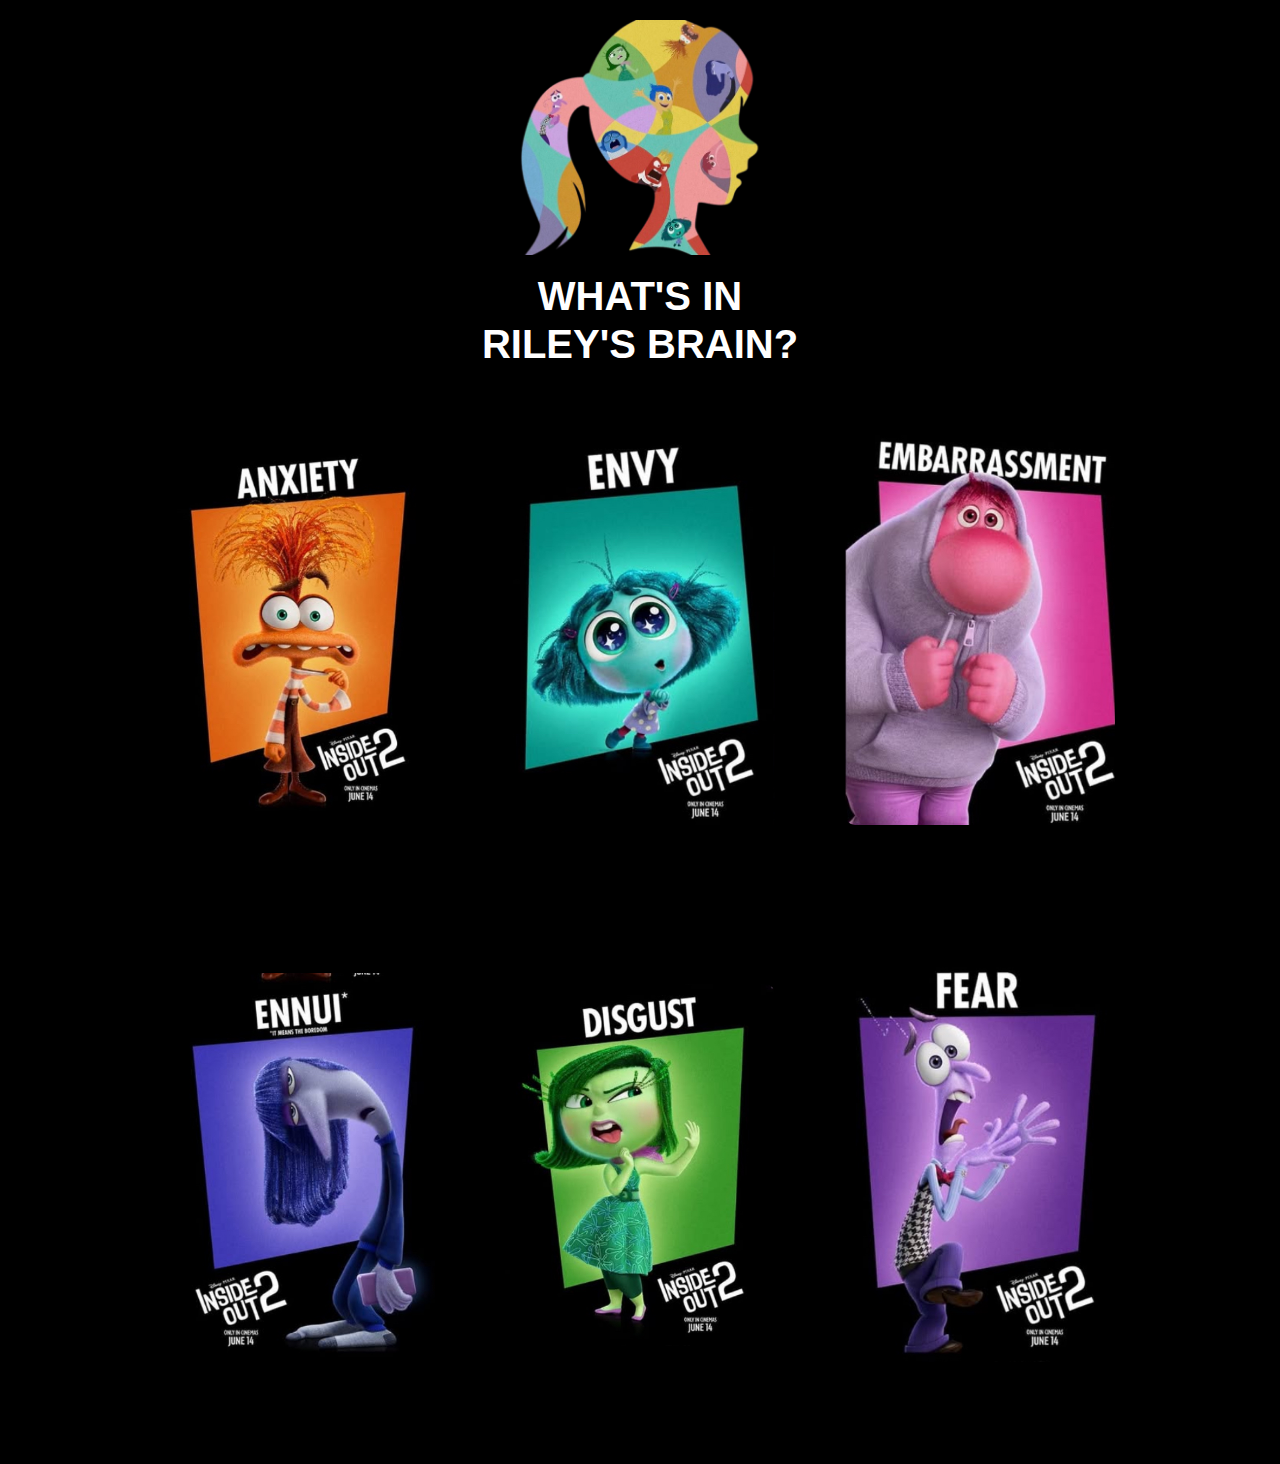
==== second.html @ bd24407b "Add files via upload" ====
<!DOCTYPE html>
<html lang="en">
<head>
  <meta charset="UTF-8">
  <meta name="viewport" content="width=device-width, initial-scale=1.0">
  <title>Inside Out Emotions</title>
  <link rel="stylesheet" href="second.css">
</head>
<body>
  <!-- 頭部區塊 -->
  <header class="header">
    <div class="brain-image">
      <img src="images/IMG_3696-removebg-preview.png" alt="Riley's Brain" />
    </div>
    <h1>WHAT'S IN<br> RILEY'S BRAIN?</h1>
  </header>

<section>
    <section class="emotion">
    <!-- Anxiety 卡片 -->
    <div class="image-card">
      <img src="images/IMG_7402.jpg" alt="Anxiety">
    </div>
   
    <!-- Envy 卡片 -->
    <div class="image-card">
      <img src="images/IMG_7403.jpg" alt="Envy">
    </div>
  
    <!-- Embarrassment 卡片 -->
    <div class="image-card">
      <img src="images/IMG_7404.jpg" alt="Embarrassment">
    </div>
    </section>
<section class="emotion">
    <!-- Ennui 卡片 -->
    <div class="image-card">
      <img src="images/IMG_7405.jpg" alt="Ennui">
    </div>

    <!-- Disgust 卡片 -->
    <div class="image-card">
      <img src="images/IMG_7406.jpg" alt="Disgust">
    </div>
 
    <!-- Fear 卡片 -->
    <div class="image-card">
      <img src="images/IMG_7407.jpg" alt="Fear">
    </div>
</section>
  </main>
</body>
</html>
---- second.css ----
/* 全域設置 */
* {
    margin: 0;
    padding: 0;
    box-sizing: border-box;
    font-family: Arial, sans-serif;
  }
  
  body {
    background-color: #000;
    color: white;
    text-align: center;
    line-height: 1.5;
  }
  
  /* 頭部區塊 */
  .header {
    display: flex;
    flex-direction: column;
    align-items: center;
    padding: 20px;
  }
  
  .brain-image img {
    width: 250px; /* 大腦圖片大小 */
    height: auto;
    margin-bottom: 10px;
  }
  
  .header h1 {
    font-size: 2.5rem;
    line-height: 1.2;
    text-transform: uppercase;
  }
  
  /* 全域設置 */
*
  
  
  .emotion {
    display:flex;
    background-color:black;
    justify-content:space-between;
    align-items:center;
    padding:20px 150px 80px;
  }
  
  .image-card {
    background-color:black;
    border-radius: 10px;
    box-shadow: 0 4px 6px rgba(0, 0, 0, 0.5);
    padding: 15px;
    width: 300px;
    transition: transform 0.3s ease-in-out;
  }
  
  .image-card img {
    width: 100%; /* 圖片填滿卡片 */
    border-radius: 10px;
  }
  
  
  
  /* 懸停效果 */
  .image-card:hover {
    transform: scale(1.1); /* 放大效果 */
    cursor: pointer;
  }
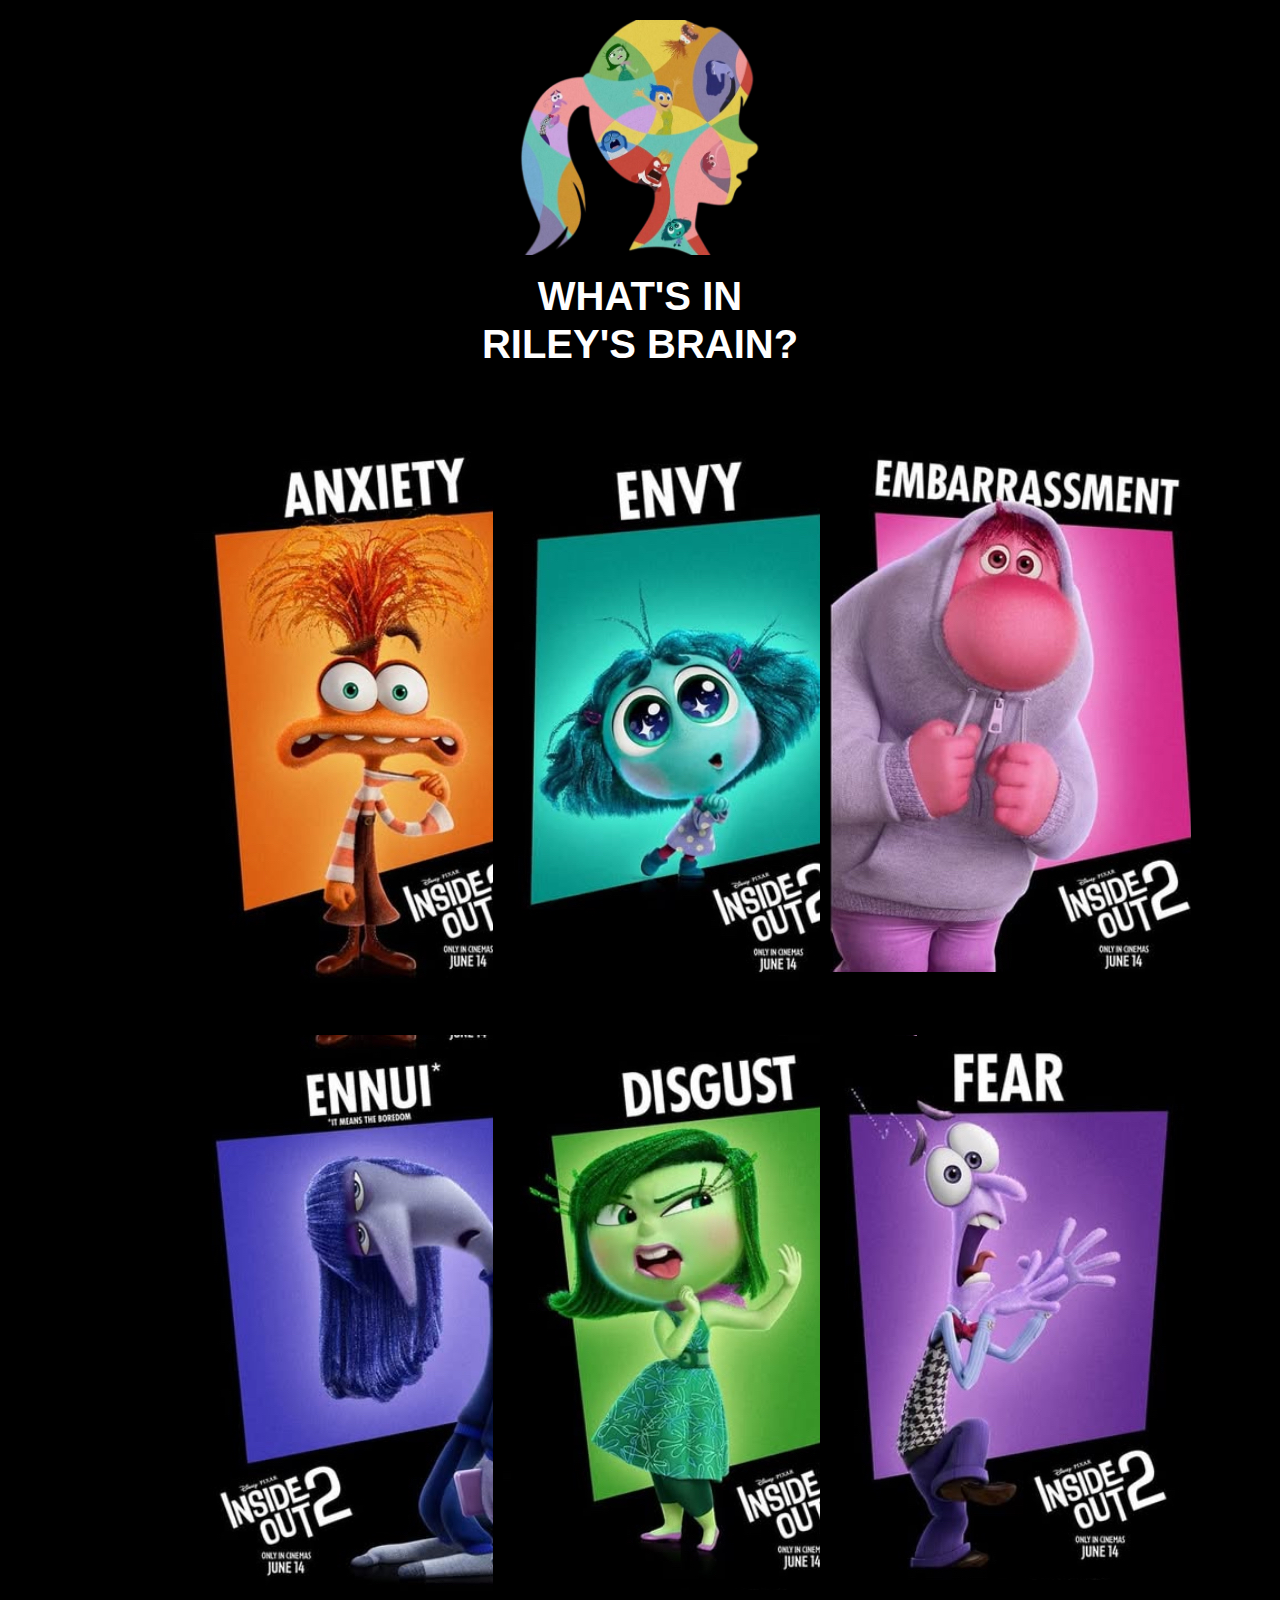
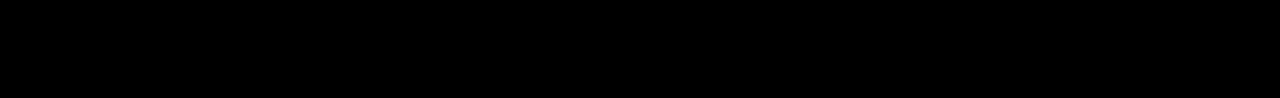
==== commit f2776d14: "Add files via upload" ====
--- a/second.html
+++ b/second.html
@@ -14,40 +14,34 @@
     </div>
     <h1>WHAT'S IN<br> RILEY'S BRAIN?</h1>
   </header>
-
-<section>
-    <section class="emotion">
-    <!-- Anxiety 卡片 -->
-    <div class="image-card">
+    <div class="list">
+      <div class="emotion">
       <img src="images/IMG_7402.jpg" alt="Anxiety">
     </div>
    
     <!-- Envy 卡片 -->
-    <div class="image-card">
+    <div class="emotion">
       <img src="images/IMG_7403.jpg" alt="Envy">
     </div>
   
     <!-- Embarrassment 卡片 -->
-    <div class="image-card">
+    <div class="emotion">
       <img src="images/IMG_7404.jpg" alt="Embarrassment">
     </div>
-    </section>
-<section class="emotion">
     <!-- Ennui 卡片 -->
-    <div class="image-card">
+    <div class="emotion">
       <img src="images/IMG_7405.jpg" alt="Ennui">
     </div>
 
     <!-- Disgust 卡片 -->
-    <div class="image-card">
+    <div class="emotion">
       <img src="images/IMG_7406.jpg" alt="Disgust">
     </div>
  
     <!-- Fear 卡片 -->
-    <div class="image-card">
+    <div class="emotion">
       <img src="images/IMG_7407.jpg" alt="Fear">
     </div>
-</section>
-  </main>
+  </div>
 </body>
 </html>
--- a/second.css
+++ b/second.css
@@ -37,34 +37,56 @@
 *
   
   
-  .emotion {
+  .list {
     display:flex;
     background-color:black;
-    justify-content:space-between;
+    justify-content:space-around;
     align-items:center;
     padding:20px 150px 80px;
   }
   
-  .image-card {
+  .emotion {
+    flex:none;
     background-color:black;
-    border-radius: 10px;
-    box-shadow: 0 4px 6px rgba(0, 0, 0, 0.5);
-    padding: 15px;
+    padding: 10px;
     width: 300px;
+    margin:10px;
     transition: transform 0.3s ease-in-out;
+    justify-content: space-around;
+    align-items: center;
+    gap:20px;
   }
   
-  .image-card img {
+  .img {
     width: 100%; /* 圖片填滿卡片 */
-    border-radius: 10px;
+    
   }
-  
-  
-  
   /* 懸停效果 */
-  .image-card:hover {
+  .emotion:hover {
     transform: scale(1.1); /* 放大效果 */
     cursor: pointer;
   }
+  @media(max-width:3000px){
+    .list{
+      flex-wrap:wrap;
+    }
+    .emotion{
+      width:30%;
+    }
+  }
+  @media(max-width:1250px){
+    .list{
+      flex-wrap:wrap;
+    }
+    .emotion{
+      width:45%;
+    }
+  }
   
-  
+  @media(max-width:480px){
+    .emotion{
+      width:90%;
+      justify-content: space-around;
+      align-items: center;
+    }
+  }
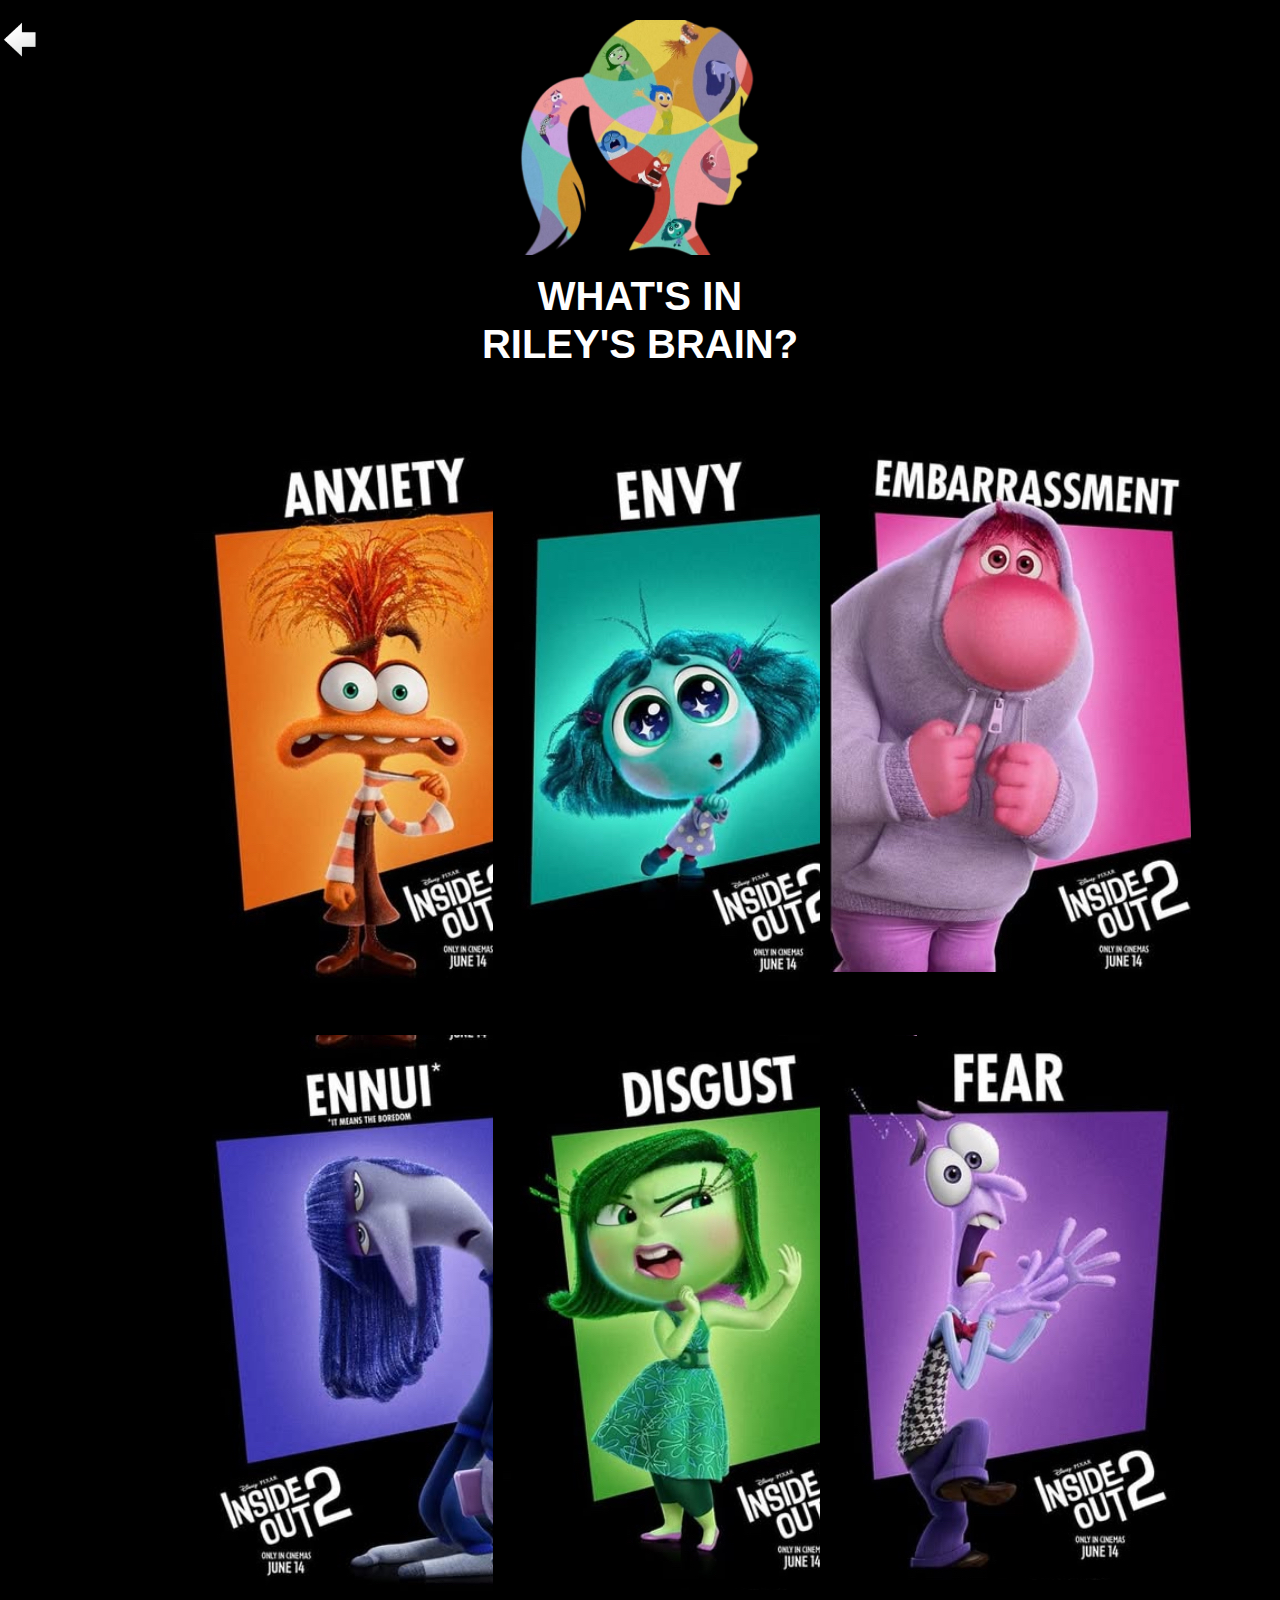
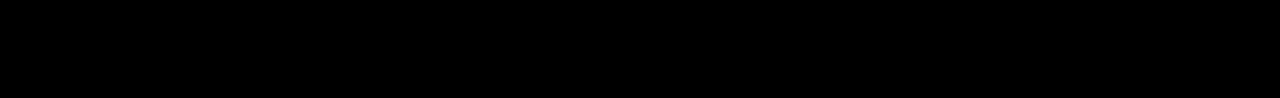
==== commit 6bfbe082: "Add files via upload" ====
--- a/second.html
+++ b/second.html
@@ -1,47 +1,65 @@
-<!DOCTYPE html>
-<html lang="en">
-<head>
-  <meta charset="UTF-8">
-  <meta name="viewport" content="width=device-width, initial-scale=1.0">
-  <title>Inside Out Emotions</title>
-  <link rel="stylesheet" href="second.css">
-</head>
-<body>
-  <!-- 頭部區塊 -->
-  <header class="header">
-    <div class="brain-image">
-      <img src="images/IMG_3696-removebg-preview.png" alt="Riley's Brain" />
-    </div>
-    <h1>WHAT'S IN<br> RILEY'S BRAIN?</h1>
-  </header>
-    <div class="list">
-      <div class="emotion">
-      <img src="images/IMG_7402.jpg" alt="Anxiety">
-    </div>
-   
-    <!-- Envy 卡片 -->
-    <div class="emotion">
-      <img src="images/IMG_7403.jpg" alt="Envy">
-    </div>
-  
-    <!-- Embarrassment 卡片 -->
-    <div class="emotion">
-      <img src="images/IMG_7404.jpg" alt="Embarrassment">
-    </div>
-    <!-- Ennui 卡片 -->
-    <div class="emotion">
-      <img src="images/IMG_7405.jpg" alt="Ennui">
-    </div>
-
-    <!-- Disgust 卡片 -->
-    <div class="emotion">
-      <img src="images/IMG_7406.jpg" alt="Disgust">
-    </div>
- 
-    <!-- Fear 卡片 -->
-    <div class="emotion">
-      <img src="images/IMG_7407.jpg" alt="Fear">
-    </div>
-  </div>
-</body>
-</html>
+<!DOCTYPE html>
+<html lang="en">
+<head>
+  <meta charset="UTF-8">
+  <meta name="viewport" content="width=device-width, initial-scale=1.0">
+  <title>Inside Out Emotions</title>
+  <link rel="stylesheet" href="second.css">
+</head>
+<body>
+  <!-- 頭部區塊 -->
+  <header class="header">
+    <div class="back-button">
+      <a href="index.html">
+        <img src="images/箭頭-removebg-preview.png" alt="Back">
+      </a>
+    </div>
+    <div class="brain-image">
+      <img src="images/IMG_3696-removebg-preview.png" alt="Riley's Brain">
+    </div>
+    <h1>WHAT'S IN<br>RILEY'S BRAIN?</h1>
+  </header>
+  
+    <div class="list">
+      <div class="emotion">
+        <a href="anxiety.html">
+      <img src="images/IMG_7402.jpg" alt="Anxiety">
+      </a>
+    </div>
+   
+    <!-- Envy 卡片 -->
+    <div class="emotion">
+        <a href="envy.html">
+      <img src="images/IMG_7403.jpg" alt="Envy">
+    </a>
+    </div>
+  
+    <!-- Embarrassment 卡片 -->
+    <div class="emotion">
+        <a href="emb.html">
+      <img src="images/IMG_7404.jpg" alt="Embarrassment">
+    </a>
+    </div>
+    <!-- Ennui 卡片 -->
+    <div class="emotion">
+        <a href="ennui.html">
+      <img src="images/IMG_7405.jpg" alt="Ennui">
+    </a>
+    </div>
+
+    <!-- Disgust 卡片 -->
+    <div class="emotion">
+        <a href="disgust.html">
+      <img src="images/IMG_7406.jpg" alt="Disgust">
+    </a>
+    </div>
+ 
+    <!-- Fear 卡片 -->
+    <div class="emotion">
+        <a href="fear.html">
+      <img src="images/IMG_7407.jpg" alt="Fear">
+    </a>
+    </div>
+  </div>
+</body>
+</html>--- a/second.css
+++ b/second.css
@@ -1,92 +1,106 @@
-/* 全域設置 */
-* {
-    margin: 0;
-    padding: 0;
-    box-sizing: border-box;
-    font-family: Arial, sans-serif;
-  }
-  
-  body {
-    background-color: #000;
-    color: white;
-    text-align: center;
-    line-height: 1.5;
-  }
-  
-  /* 頭部區塊 */
-  .header {
-    display: flex;
-    flex-direction: column;
-    align-items: center;
-    padding: 20px;
-  }
-  
-  .brain-image img {
-    width: 250px; /* 大腦圖片大小 */
-    height: auto;
-    margin-bottom: 10px;
-  }
-  
-  .header h1 {
-    font-size: 2.5rem;
-    line-height: 1.2;
-    text-transform: uppercase;
-  }
-  
-  /* 全域設置 */
-*
-  
-  
-  .list {
-    display:flex;
-    background-color:black;
-    justify-content:space-around;
-    align-items:center;
-    padding:20px 150px 80px;
-  }
-  
-  .emotion {
-    flex:none;
-    background-color:black;
-    padding: 10px;
-    width: 300px;
-    margin:10px;
-    transition: transform 0.3s ease-in-out;
-    justify-content: space-around;
-    align-items: center;
-    gap:20px;
-  }
-  
-  .img {
-    width: 100%; /* 圖片填滿卡片 */
-    
-  }
-  /* 懸停效果 */
-  .emotion:hover {
-    transform: scale(1.1); /* 放大效果 */
-    cursor: pointer;
-  }
-  @media(max-width:3000px){
-    .list{
-      flex-wrap:wrap;
-    }
-    .emotion{
-      width:30%;
-    }
-  }
-  @media(max-width:1250px){
-    .list{
-      flex-wrap:wrap;
-    }
-    .emotion{
-      width:45%;
-    }
-  }
-  
-  @media(max-width:480px){
-    .emotion{
-      width:90%;
-      justify-content: space-around;
-      align-items: center;
-    }
-  }
+/* 全域設置 */
+* {
+    margin: 0;
+    padding: 0;
+    box-sizing: border-box;
+    font-family: Arial, sans-serif;
+  }
+  
+  body {
+    background-color: #000;
+    color: white;
+    text-align: center;
+    line-height: 1.5;
+  }
+  
+  /* 頭部區塊 */
+  .header {
+    display: flex;
+    flex-direction: column;
+    align-items: center;
+    padding: 20px;
+  }
+  .back-button {
+    position: absolute; /* 確保按鈕在 header 中定位 */
+    top: 20px; /* 與頂部的距離 */
+    left: 0; /* 設定為 0，完全貼合左側 */
+    width: 40px; /* 按鈕寬度 */
+    height: 40px; /* 按鈕高度 */
+    cursor: pointer; /* 滑鼠指針變為點擊樣式 */
+    z-index: 10; /* 確保按鈕位於其他元素上方 */
+  }
+   .back-button img {
+    width: 100%; /* 確保箭頭圖片占滿按鈕容器 */
+    height: 100%;
+    object-fit: contain; /* 保持圖片比例 */
+  }
+ 
+  .brain-image img {
+    width: 250px; /* 大腦圖片大小 */
+    height: auto;
+    margin-bottom: 10px;
+  }
+  
+  .header h1 {
+    font-size: 2.5rem;
+    line-height: 1.2;
+    text-transform: uppercase;
+  }
+  
+  /* 全域設置 */
+*
+  
+  
+  .list {
+    display:flex;
+    background-color:black;
+    justify-content:space-around;
+    align-items:center;
+    padding:20px 150px 80px;
+  }
+  
+  .emotion {
+    flex:none;
+    background-color:black;
+    padding: 10px;
+    width: 300px;
+    margin:10px;
+    transition: transform 0.3s ease-in-out;
+    justify-content: space-around;
+    align-items: center;
+    gap:20px;
+  }
+  
+  .img {
+    width: 100%; /* 圖片填滿卡片 */
+    
+  }
+  /* 懸停效果 */
+  .emotion:hover {
+    transform: scale(1.1); /* 放大效果 */
+    cursor: pointer;
+  }
+  @media(max-width:3000px){
+    .list{
+      flex-wrap:wrap;
+    }
+    .emotion{
+      width:30%;
+    }
+  }
+  @media(max-width:1250px){
+    .list{
+      flex-wrap:wrap;
+    }
+    .emotion{
+      width:45%;
+    }
+  }
+  
+  @media(max-width:480px){
+    .emotion{
+      width:90%;
+      justify-content: space-around;
+      align-items: center;
+    }
+  }